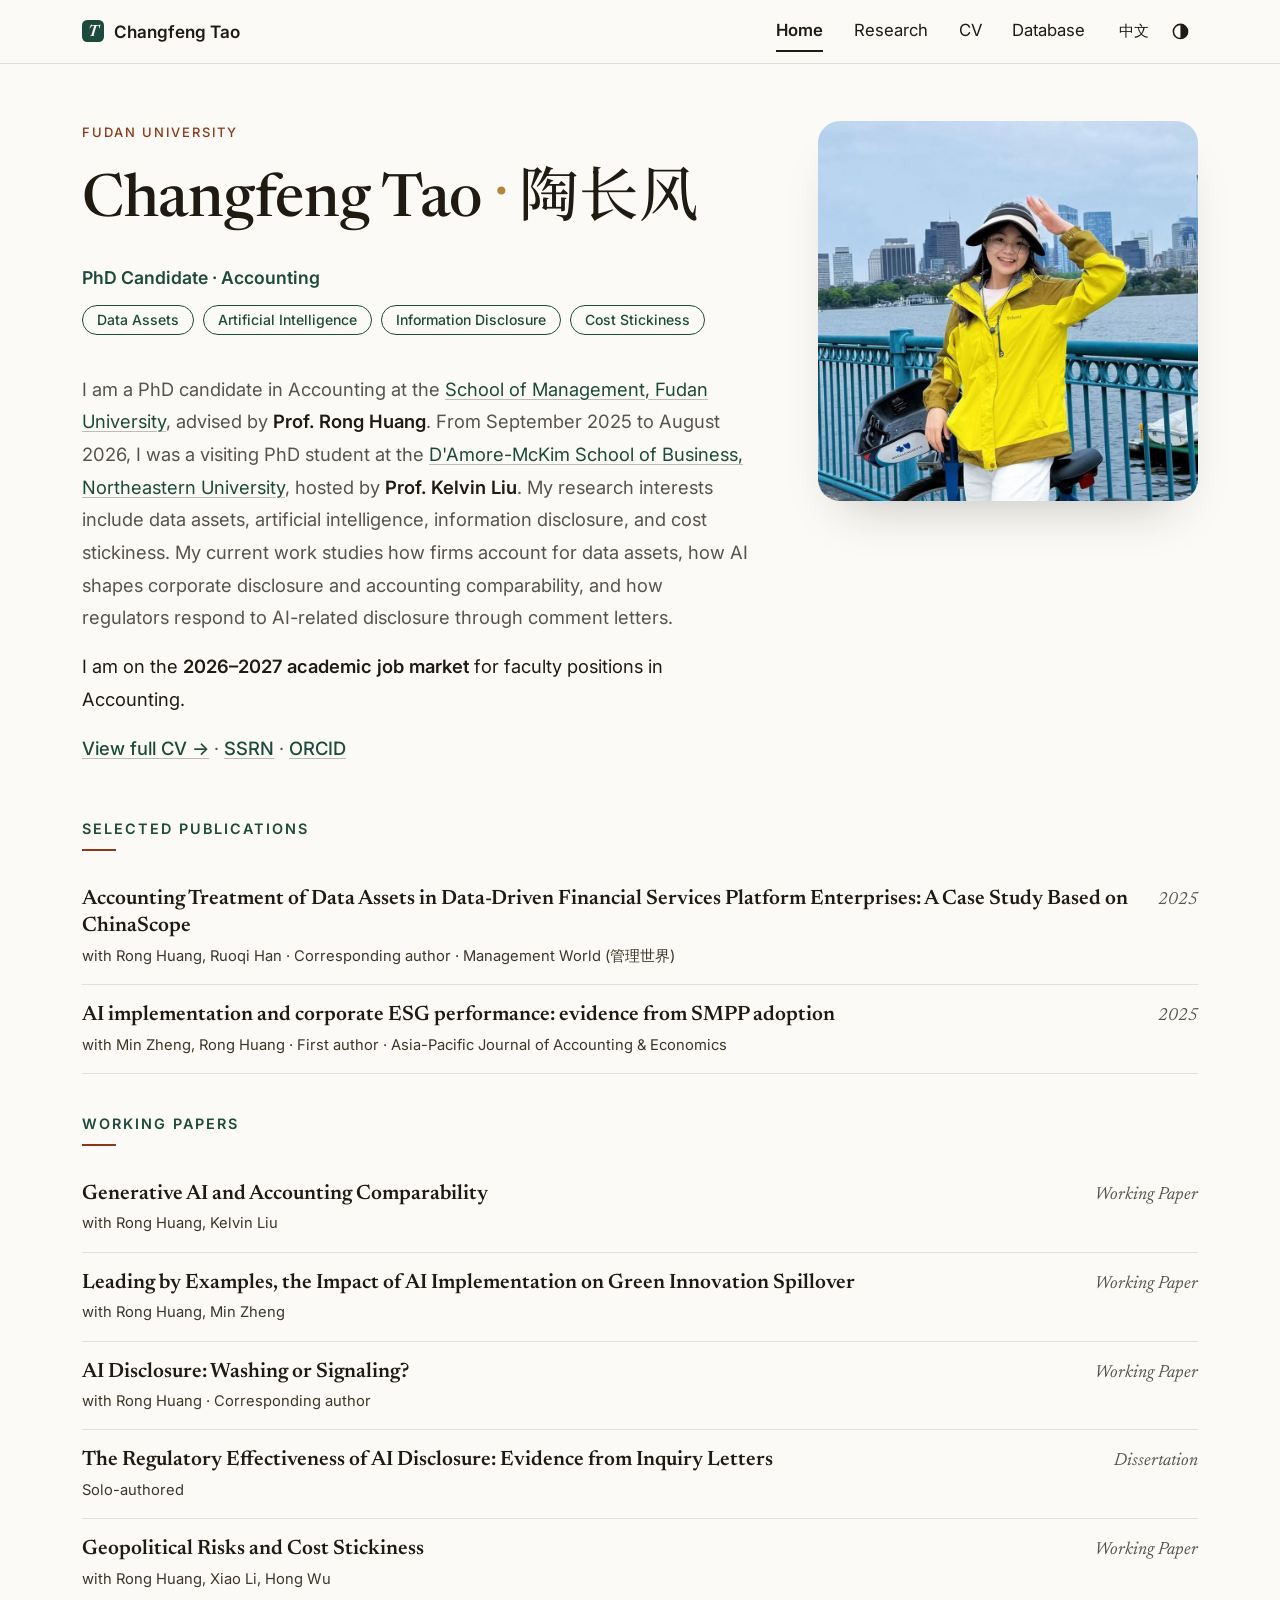
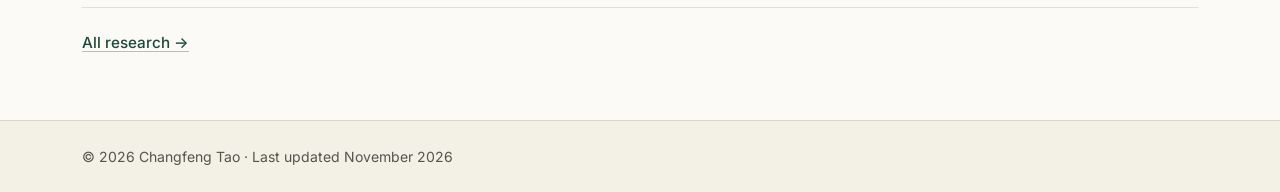
==== index.html @ f428423a "Update research interests, working papers and profile links" ====
<!doctype html>
<html lang="en">
<head>
<meta charset="utf-8">
<meta name="viewport" content="width=device-width, initial-scale=1, viewport-fit=cover">
<title>Changfeng Tao · 陶长风</title>
<meta name="description" content="Changfeng Tao (陶长风) is a PhD candidate in Accounting at the School of Management, Fudan University, researching data assets, artificial intelligence, information disclosure, and cost stickiness.">
<link rel="icon" href="favicon.svg" type="image/svg+xml">
<link rel="preconnect" href="https://fonts.googleapis.com">
<link rel="preconnect" href="https://fonts.gstatic.com" crossorigin>
<link rel="stylesheet" href="assets/site.css">
<script src="assets/site.js"></script>
</head>
<body>

<header class="masthead">
  <div class="wrap masthead__inner">
    <a class="brand" href="index.html">
      <svg class="brand__mark" viewBox="0 0 64 64" width="22" height="22" aria-hidden="true"><rect width="64" height="64" rx="15"/><text x="32" y="47" text-anchor="middle">T</text></svg>
      <span class="en">Changfeng Tao</span><span class="zh">陶长风</span>
    </a>
    <nav class="nav" aria-label="Main">
      <a href="index.html" aria-current="page"><span class="en">Home</span><span class="zh">首页</span></a>
      <a href="research.html"><span class="en">Research</span><span class="zh">研究</span></a>
      <a href="cv.html"><span class="en">CV</span><span class="zh">简历</span></a>
      <a href="database.html"><span class="en">Database</span><span class="zh">数据库</span></a>
    </nav>
    <div class="tools">
      <button id="lang-toggle" class="tool" type="button" aria-label="Switch language / 切换语言"><span class="en">中文</span><span class="zh">EN</span></button>
      <button id="theme-toggle" class="tool" type="button" aria-label="Switch light or dark mode / 切换浅色或深色模式">
        <svg viewBox="0 0 24 24" aria-hidden="true"><circle cx="12" cy="12" r="9" fill="none" stroke="currentColor" stroke-width="2"/><path d="M12 3a9 9 0 0 1 0 18z" fill="currentColor"/></svg>
      </button>
    </div>
  </div>
</header>

<main class="wrap">

  <section class="hero">
    <div class="hero__copy">
      <p class="eyebrow"><span class="en">Fudan University</span><span class="zh">复旦大学</span></p>
      <h1 class="hero__name">
        <span class="first"><span class="en">Changfeng Tao</span><span class="zh cjk">陶长风</span></span>
        <span class="second"><span class="en cjk">陶长风</span><span class="zh">Changfeng Tao</span></span>
      </h1>
      <p class="hero__role"><span class="en">PhD Candidate · Accounting</span><span class="zh">博士生 · 会计学</span></p>
      <ul class="pills">
        <li><span class="en">Data Assets</span><span class="zh">数据资产</span></li>
        <li><span class="en">Artificial Intelligence</span><span class="zh">人工智能</span></li>
        <li><span class="en">Information Disclosure</span><span class="zh">信息披露</span></li>
        <li><span class="en">Cost Stickiness</span><span class="zh">成本粘性</span></li>
      </ul>
      <div class="hero__bio">
        <p class="en">I am a PhD candidate in Accounting at the <a href="https://www.fdsm.fudan.edu.cn/en/">School of Management, Fudan University</a>, advised by <strong>Prof. Rong Huang</strong>. From September 2025 to August 2026, I was a visiting PhD student at the <a href="https://damore-mckim.northeastern.edu/">D'Amore-McKim School of Business, Northeastern University</a>, hosted by <strong>Prof. Kelvin Liu</strong>. My research interests include data assets, artificial intelligence, information disclosure, and cost stickiness. My current work studies how firms account for data assets, how AI shapes corporate disclosure and accounting comparability, and how regulators respond to AI-related disclosure through comment letters.</p>
        <p class="zh">我是<a href="https://www.fdsm.fudan.edu.cn/">复旦大学管理学院</a>会计学硕博连读博士生，导师为<strong>黄蓉教授</strong>。2025 年 9 月至 2026 年 8 月，我在<a href="https://damore-mckim.northeastern.edu/">美国东北大学达摩尔·麦金商学院</a>联合培养，导师为 <strong>Kelvin Liu 教授</strong>。我的研究兴趣包括数据资产、人工智能、信息披露与成本粘性，目前关注企业如何对数据资产进行会计处理，人工智能如何影响企业披露与会计信息可比性，以及监管机构如何通过交易所问询函回应人工智能信息披露。</p>
        <p class="job-market en">I am on the <strong>2026–2027 academic job market</strong> for faculty positions in Accounting.</p>
        <p class="job-market zh">我正在参加 <strong>2026–2027 年度的高校教职求职</strong>（会计学方向）。</p>
        <p class="hero__cv"><a href="cv.html"><span class="en">View full CV →</span><span class="zh">查看完整简历 →</span></a> · <a href="https://papers.ssrn.com/sol3/cf_dev/AbsByAuth.cfm?per_id=11059029">SSRN</a> · <a href="https://orcid.org/0000-0003-4159-3730">ORCID</a></p>
      </div>
    </div>
    <div class="hero__photo">
      <img src="images/portrait.jpg" width="900" height="900" alt="Changfeng Tao by the Charles River, with the Boston skyline in the background">
    </div>
  </section>

  <section class="home-section">
    <h2 class="section-head"><span class="en">Selected Publications</span><span class="zh">代表性发表</span></h2>

    <div class="entry">
      <div class="entry__main">
        <p class="entry__title"><a href="research.html#chinascope"><span class="en">Accounting Treatment of Data Assets in Data-Driven Financial Services Platform Enterprises: A Case Study Based on ChinaScope</span><span class="zh">金融服务型数据平台企业数据资产会计处理——基于数库科技的案例分析</span></a></p>
        <p class="entry__meta"><span class="en">with Rong Huang, Ruoqi Han · Corresponding author · Management World (管理世界)</span><span class="zh">黄蓉，陶长风（通讯作者），韩若琦 · 《管理世界》</span></p>
      </div>
      <p class="entry__date">2025</p>
    </div>

    <div class="entry">
      <div class="entry__main">
        <p class="entry__title"><a href="research.html#smpp">AI implementation and corporate ESG performance: evidence from SMPP adoption</a></p>
        <p class="entry__meta"><span class="en">with Min Zheng, Rong Huang · First author · Asia-Pacific Journal of Accounting &amp; Economics</span><span class="zh">Changfeng Tao, Min Zheng, Rong Huang · 第一作者 · Asia-Pacific Journal of Accounting &amp; Economics</span></p>
      </div>
      <p class="entry__date">2025</p>
    </div>
  </section>

  <section class="home-section">
    <h2 class="section-head"><span class="en">Working Papers</span><span class="zh">工作论文</span></h2>

    <div class="entry">
      <div class="entry__main">
        <p class="entry__title"><a href="research.html#genai-comparability">Generative AI and Accounting Comparability</a></p>
        <p class="entry__meta"><span class="en">with Rong Huang, Kelvin Liu</span><span class="zh">Rong Huang, Kelvin Liu, Changfeng Tao</span></p>
      </div>
      <p class="entry__date"><span class="en">Working Paper</span><span class="zh">工作论文</span></p>
    </div>

    <div class="entry">
      <div class="entry__main">
        <p class="entry__title"><a href="research.html#green-innovation">Leading by Examples, the Impact of AI Implementation on Green Innovation Spillover</a></p>
        <p class="entry__meta"><span class="en">with Rong Huang, Min Zheng</span><span class="zh">Rong Huang, Changfeng Tao, Min Zheng</span></p>
      </div>
      <p class="entry__date"><span class="en">Working Paper</span><span class="zh">工作论文</span></p>
    </div>

    <div class="entry">
      <div class="entry__main">
        <p class="entry__title"><a href="research.html#ai-disclosure"><span class="en">AI Disclosure: Washing or Signaling?</span><span class="zh">人工智能披露：漂洗还是信号？</span></a></p>
        <p class="entry__meta"><span class="en">with Rong Huang · Corresponding author</span><span class="zh">黄蓉，陶长风（通讯作者）</span></p>
      </div>
      <p class="entry__date"><span class="en">Working Paper</span><span class="zh">工作论文</span></p>
    </div>

    <div class="entry">
      <div class="entry__main">
        <p class="entry__title"><a href="research.html#dissertation"><span class="en">The Regulatory Effectiveness of AI Disclosure: Evidence from Inquiry Letters</span><span class="zh">人工智能信息披露的监管有效性研究——基于问询函的证据</span></a></p>
        <p class="entry__meta"><span class="en">Solo-authored</span><span class="zh">陶长风</span></p>
      </div>
      <p class="entry__date"><span class="en">Dissertation</span><span class="zh">博士论文</span></p>
    </div>

    <div class="entry">
      <div class="entry__main">
        <p class="entry__title"><a href="research.html#cost-stickiness">Geopolitical Risks and Cost Stickiness</a></p>
        <p class="entry__meta"><span class="en">with Rong Huang, Xiao Li, Hong Wu</span><span class="zh">Rong Huang, Xiao Li, Changfeng Tao, Hong Wu</span></p>
      </div>
      <p class="entry__date"><span class="en">Working Paper</span><span class="zh">工作论文</span></p>
    </div>

    <p class="more"><a href="research.html"><span class="en">All research →</span><span class="zh">查看全部研究 →</span></a></p>
  </section>

</main>

<footer class="footer">
  <div class="wrap footer__inner">
    <p><span class="en">© 2026 Changfeng Tao · Last updated November 2026</span><span class="zh">© 2026 陶长风 · 最后更新于 2026 年 11 月</span></p>
  </div>
</footer>

</body>
</html>
---- assets/site.css ----
/*
  Layout: two page types, following the reference site.
  The landing page pairs a long copy column with a large photo.
  Inner pages use a sticky profile sidebar beside a reading column.

  To change the main colour, edit --ledger in all three colour blocks below.
*/
:root {
  --paper: #FBFAF6;
  --paper-soft: #F3F0E6;
  --ink: #1F1A12;
  --ink-mid: #3D372A;
  --ink-soft: #57534E;
  --ledger: #1D4A3C;
  --red-ink: #8C3818;
  --brass: #B5853A;
  --rule: rgba(31, 26, 18, .12);
  --rule-strong: rgba(31, 26, 18, .28);
  --mast: rgba(251, 250, 246, .88);
  --photo-shadow: rgba(31, 26, 18, .28);

  --serif: "Newsreader", "Noto Serif SC", Georgia, "Songti SC", "STSong", "SimSun", serif;
  --serif-cjk: "Noto Serif SC", "Songti SC", "STSong", "SimSun", "Newsreader", Georgia, serif;
  --sans: "Inter", "PingFang SC", "Hiragino Sans GB", "Microsoft YaHei", "Noto Sans SC", -apple-system, "Segoe UI", Roboto, Arial, sans-serif;

  --page: 1180px;
  --gutter: clamp(16px, 3.5vw, 32px);
}

@media (prefers-color-scheme: dark) {
  :root:not([data-theme="light"]) {
    --paper: #171A18;
    --paper-soft: #212522;
    --ink: #F6F4EC;
    --ink-mid: #D3CFC2;
    --ink-soft: #B4B0A4;
    --ledger: #8CC7AD;
    --red-ink: #DD8A68;
    --brass: #D4A258;
    --rule: rgba(251, 250, 246, .14);
    --rule-strong: rgba(251, 250, 246, .3);
    --mast: rgba(23, 26, 24, .88);
    --photo-shadow: rgba(0, 0, 0, .6);
    color-scheme: dark;
  }
}

:root[data-theme="dark"] {
  --paper: #171A18;
  --paper-soft: #212522;
  --ink: #F6F4EC;
  --ink-mid: #D3CFC2;
  --ink-soft: #B4B0A4;
  --ledger: #8CC7AD;
  --red-ink: #DD8A68;
  --brass: #D4A258;
  --rule: rgba(251, 250, 246, .14);
  --rule-strong: rgba(251, 250, 246, .3);
  --mast: rgba(23, 26, 24, .88);
  --photo-shadow: rgba(0, 0, 0, .6);
  color-scheme: dark;
}

/* Language switch: every string exists twice, one .en and one .zh */
html[data-lang="zh"] .en { display: none !important; }
html:not([data-lang="zh"]) .zh { display: none !important; }

*, *::before, *::after { box-sizing: border-box; }

html {
  font-size: 17px;
  -webkit-text-size-adjust: 100%;
  scroll-padding-top: 5.5rem;
}
@media (min-width: 1100px) { html { font-size: 18px; } }

body {
  margin: 0;
  background: var(--paper);
  color: var(--ink);
  font-family: var(--sans);
  line-height: 1.7;
  overflow-wrap: break-word;
}
body::before {
  content: "";
  position: fixed;
  inset: 0 0 auto;
  height: env(safe-area-inset-top, 0px);
  z-index: 30;
  background: var(--paper);
}

img { display: block; max-width: 100%; height: auto; }

a {
  color: var(--ledger);
  text-decoration: underline;
  text-decoration-thickness: 1px;
  text-underline-offset: 3px;
  text-decoration-color: var(--rule-strong);
  transition: color .15s ease, text-decoration-color .15s ease;
}
a:hover { color: var(--red-ink); text-decoration-color: currentColor; }

:focus-visible {
  outline: 2px solid var(--red-ink);
  outline-offset: 2px;
  border-radius: 3px;
}

h1, h2, h3 { text-wrap: balance; }

.wrap {
  max-width: var(--page);
  margin-inline: auto;
  padding-left: max(var(--gutter), env(safe-area-inset-left, 0px));
  padding-right: max(var(--gutter), env(safe-area-inset-right, 0px));
}

/* Masthead */
.masthead {
  position: sticky;
  top: env(safe-area-inset-top, 0px);
  z-index: 20;
  background: var(--mast);
  -webkit-backdrop-filter: blur(10px);
  backdrop-filter: blur(10px);
  border-bottom: 1px solid var(--rule);
}
.masthead__inner {
  display: flex;
  flex-wrap: wrap;
  align-items: center;
  gap: .3rem 1.5rem;
  padding-block: .62rem;
}
.brand {
  display: inline-flex;
  align-items: center;
  gap: .55rem;
  margin-right: auto;
  color: var(--ink);
  font-weight: 600;
  font-size: .95rem;
  text-decoration: none;
}
.brand:hover { color: var(--ink); }
.brand__mark { flex: none; display: block; }
.brand__mark rect { fill: var(--ledger); }
.brand__mark text {
  fill: var(--paper);
  font-family: var(--serif);
  font-style: italic;
  font-size: 46px;
}
.nav {
  display: flex;
  align-items: center;
  gap: clamp(.9rem, 2.4vw, 1.7rem);
}
.nav a {
  padding-block: .28rem;
  color: var(--ink);
  font-size: .93rem;
  text-decoration: none;
  border-bottom: 2px solid transparent;
}
.nav a:hover { color: var(--red-ink); }
.nav a[aria-current="page"] {
  font-weight: 600;
  border-bottom-color: var(--ink);
}
.tools { display: flex; align-items: center; gap: .3rem; }
.tool {
  display: inline-flex;
  align-items: center;
  justify-content: center;
  min-width: 2rem;
  min-height: 2rem;
  padding: 0 .4rem;
  border: 0;
  border-radius: 8px;
  background: transparent;
  color: var(--ink);
  font: inherit;
  font-size: .82rem;
  font-weight: 500;
  cursor: pointer;
}
.tool:hover { background: var(--paper-soft); color: var(--red-ink); }
.tool svg { width: 1.05rem; height: 1.05rem; display: block; }

/* Landing hero */
.hero {
  display: grid;
  grid-template-columns: minmax(0, 1fr) clamp(240px, 30vw, 380px);
  gap: clamp(2.5rem, 5vw, 4rem);
  align-items: start;
  padding-block: clamp(2rem, 5vw, 3.2rem) 1.2rem;
}
.hero__copy { min-width: 0; }
.eyebrow {
  margin: 0 0 .85rem;
  color: var(--red-ink);
  font-size: .72rem;
  font-weight: 500;
  letter-spacing: .14em;
  text-transform: uppercase;
}
/* The dot belongs to the second name and sits left of it. If the second name wraps
   to a new line (narrow window, or wider fallback fonts), overflow clips the dot. */
.hero__name {
  display: flex;
  flex-wrap: wrap;
  align-items: baseline;
  column-gap: .62em;
  margin: 0;
  padding-bottom: .12em;
  overflow: hidden;
  font-family: var(--serif);
  font-size: clamp(2.45rem, 4.9vw, 3.3rem);
  font-weight: 500;
  line-height: 1.08;
  letter-spacing: -.005em;
}
.hero__name .second { position: relative; }
.hero__name .second::before {
  content: "·";
  position: absolute;
  left: -.42em;
  color: var(--brass);
  font-weight: 400;
}
.hero__name .cjk {
  font-family: var(--serif-cjk);
  letter-spacing: .02em;
}
.hero__role {
  margin: 1.2rem 0 .7rem;
  color: var(--ledger);
  font-size: .98rem;
  font-weight: 600;
}
.pills {
  display: flex;
  flex-wrap: wrap;
  gap: .5rem;
  margin: 0;
  padding: 0;
  list-style: none;
}
.pills li {
  padding: .22rem .78rem;
  border: 1px solid var(--ledger);
  border-radius: 999px;
  color: var(--ledger);
  font-size: .78rem;
  font-weight: 500;
  line-height: 1.4;
}
.hero__bio { max-width: 38rem; margin-top: 2.1rem; }
.hero__bio p {
  margin: 0 0 .9rem;
  color: var(--ink-soft);
  font-size: 1.02rem;
  line-height: 1.78;
}
.hero__bio p:last-child { margin-bottom: 0; }
.hero__bio .job-market { color: var(--ink); }
.hero__bio strong { color: var(--ink); font-weight: 600; }
.hero__cv a { font-weight: 500; }
.hero__photo { position: sticky; top: 5.5rem; }
.hero__photo img {
  width: 100%;
  aspect-ratio: 1;
  object-fit: cover;
  border-radius: 22px;
  box-shadow: 0 26px 50px -26px var(--photo-shadow);
}

/* Section headings */
.section-head {
  margin: 0 0 1rem;
  color: var(--ledger);
  font-size: .8rem;
  font-weight: 600;
  line-height: 1.3;
  letter-spacing: .14em;
  text-transform: uppercase;
}
.section-head::after {
  content: "";
  display: block;
  width: 34px;
  height: 2px;
  margin-top: .55rem;
  background: var(--red-ink);
}

/* Landing-page lists */
.home-section { padding-block: 1.9rem .4rem; }
.home-section:last-child { padding-bottom: 3.6rem; }
.entry {
  display: flex;
  align-items: baseline;
  justify-content: space-between;
  gap: 1.5rem;
  padding-block: .95rem;
  border-bottom: 1px solid var(--rule);
}
.entry__main { min-width: 0; }
.entry__title {
  margin: 0;
  font-family: var(--serif);
  font-size: 1.16rem;
  font-weight: 600;
  line-height: 1.32;
}
.entry__title a {
  color: var(--ink);
  text-decoration: none;
  border-bottom: 1px solid transparent;
}
.entry__title a:hover { color: var(--ledger); border-bottom-color: var(--ledger); }
.entry__meta {
  margin: .22rem 0 0;
  color: var(--ink-mid);
  font-size: .82rem;
  line-height: 1.5;
}
.entry__date {
  flex: none;
  margin: 0;
  color: var(--ink-soft);
  font-family: var(--serif);
  font-size: .98rem;
  font-style: italic;
  font-variant-numeric: tabular-nums;
}
.more { margin: 1.2rem 0 0; font-size: .85rem; font-weight: 500; }

/* Inner pages */
.layout {
  display: grid;
  grid-template-columns: 12.5rem minmax(0, 1fr);
  gap: clamp(2rem, 4.5vw, 3.6rem);
  padding-block: 2.4rem 4rem;
}
.sidebar {
  position: sticky;
  top: 5.4rem;
  align-self: start;
  display: grid;
  gap: .85rem;
}
.sidebar__photo {
  width: min(100%, 9rem);
  aspect-ratio: 1;
  padding: 4px;
  border: 1px solid var(--rule-strong);
  border-radius: 50%;
  object-fit: cover;
}
.sidebar__name { margin: 0; font-size: 1.02rem; font-weight: 600; line-height: 1.35; }
.sidebar__role {
  margin: .2rem 0 0;
  color: var(--ledger);
  font-size: .82rem;
  font-weight: 600;
  line-height: 1.4;
}
.sidebar .pills { gap: .35rem; }
.sidebar .pills li { padding: .16rem .6rem; font-size: .73rem; }
.contact {
  display: grid;
  gap: .4rem;
  margin: .2rem 0 0;
  padding: 0;
  color: var(--ink-mid);
  font-size: .78rem;
  line-height: 1.45;
  list-style: none;
}
.contact li { display: flex; gap: .5rem; min-width: 0; }
.contact svg { flex: none; width: .95em; height: .95em; margin-top: .25em; fill: currentColor; }
.contact a { min-width: 0; color: inherit; overflow-wrap: anywhere; }
.contact a:hover { color: var(--red-ink); }

.content { min-width: 0; max-width: 47rem; }
.page-title {
  margin: 0 0 1.6rem;
  font-size: 1.7rem;
  font-weight: 600;
  line-height: 1.25;
  letter-spacing: -.01em;
}
.block { margin-top: 2.5rem; }
.page-title + .block { margin-top: 0; }

/* Research entries */
.paper {
  display: grid;
  gap: .42rem;
  padding-block: 1.35rem;
  border-bottom: 1px solid var(--rule);
}
.paper:first-of-type { padding-top: .35rem; }
.paper:last-child { border-bottom: 0; padding-bottom: 0; }
.paper > * { margin: 0; min-width: 0; }
.paper__title {
  font-family: var(--serif);
  font-size: 1.26rem;
  font-weight: 600;
  line-height: 1.3;
}
.paper__title a { color: var(--ink); text-decoration: none; border-bottom: 1px solid transparent; }
.paper__title a:hover { color: var(--ledger); border-bottom-color: var(--ledger); }
.paper__original {
  color: var(--ink-soft);
  font-family: var(--serif-cjk);
  font-size: .9rem;
  line-height: 1.5;
}
.paper__authors { color: var(--ink-mid); font-size: .88rem; line-height: 1.5; }
.paper__status {
  display: flex;
  flex-wrap: wrap;
  align-items: center;
  gap: .35rem .7rem;
  margin-block: .12rem .2rem;
}
.badge {
  padding: .1rem .62rem;
  border: 1px solid var(--ledger);
  border-radius: 999px;
  color: var(--ledger);
  font-size: .74rem;
  font-weight: 500;
  line-height: 1.45;
}
.badge--plain { border-color: var(--rule-strong); color: var(--ink-mid); }
.badge--wip { border-color: var(--red-ink); color: var(--red-ink); }
.paper__year {
  color: var(--ink-soft);
  font-family: var(--serif);
  font-size: .95rem;
  font-style: italic;
}
.paper__summary { color: var(--ink-mid); font-size: .93rem; line-height: 1.68; }
.paper__cite { color: var(--ink-soft); font-size: .78rem; line-height: 1.6; }
.paper__links { font-size: .82rem; font-weight: 500; }

/* CV */
.cv-list {
  display: grid;
  gap: .78rem;
  margin: 0;
  padding: 0;
  list-style: none;
  font-size: .93rem;
  line-height: 1.58;
}
.cv-item {
  display: flex;
  flex-wrap: wrap;
  align-items: baseline;
  justify-content: space-between;
  gap: .05rem 1.5rem;
}
.cv-item__main { flex: 1 1 18rem; min-width: 0; }
.cv-item__main small { display: block; color: var(--ink-soft); font-size: .86rem; }
.cv-item__date {
  flex: none;
  color: var(--ink-soft);
  font-family: var(--serif);
  font-style: italic;
  font-variant-numeric: tabular-nums;
}
.cv-text { margin: 0; font-size: .93rem; line-height: 1.6; }
.cv-num { margin: 0; padding-left: 1.3rem; display: grid; gap: .7rem; font-size: .9rem; line-height: 1.58; }
.cv-num strong { font-weight: 600; }

/* Database */
.lede { margin: 0 0 2rem; color: var(--ink-soft); font-size: 1rem; line-height: 1.75; }
.data-card {
  display: grid;
  gap: 1rem;
  padding: clamp(1.1rem, 3vw, 1.7rem);
  border: 1px solid var(--rule-strong);
  border-radius: 14px;
  background: var(--paper-soft);
}
.data-card__head {
  display: flex;
  flex-wrap: wrap;
  align-items: center;
  justify-content: space-between;
  gap: .5rem 1rem;
}
.data-card__title {
  margin: 0;
  font-family: var(--serif);
  font-size: 1.36rem;
  font-weight: 600;
  line-height: 1.3;
}
.data-card__desc { margin: 0; color: var(--ink-mid); font-size: .95rem; line-height: 1.68; }
.data-table {
  display: grid;
  grid-template-columns: minmax(7rem, 9.5rem) minmax(0, 1fr);
  gap: .6rem 1.2rem;
  margin: 0;
  padding-top: 1rem;
  border-top: 1px solid var(--rule);
  font-size: .9rem;
  line-height: 1.55;
}
.data-table dt { color: var(--ink-soft); }
.data-table dd { margin: 0; min-width: 0; }

/* Footer */
.footer {
  border-top: 1px solid var(--rule);
  background: var(--paper-soft);
  color: var(--ink-soft);
  font-size: .78rem;
}
.footer__inner { padding-block: 1.3rem; }
.footer p { margin: 0; }

/* Narrow screens */
@media (max-width: 860px) {
  .hero { grid-template-columns: minmax(0, 1fr); gap: 1.5rem; }
  .hero__photo { order: -1; position: static; max-width: 280px; }
  .hero__bio { margin-top: 1.6rem; }

  .layout { grid-template-columns: minmax(0, 1fr); gap: 1.7rem; padding-block: 1.4rem 3rem; }
  .sidebar {
    position: static;
    grid-template-columns: 5rem minmax(0, 1fr);
    align-items: center;
    column-gap: 1rem;
    padding-bottom: 1.2rem;
    border-bottom: 1px solid var(--rule);
  }
  .sidebar__photo { width: 5rem; }
  .sidebar .pills { display: none; }
  .contact {
    grid-column: 1 / -1;
    display: flex;
    flex-wrap: wrap;
    gap: .3rem 1.1rem;
    margin: 0;
  }
  .content { max-width: none; }
}

@media (max-width: 640px) {
  .nav { order: 3; width: 100%; justify-content: space-between; }
  .entry { flex-wrap: wrap; gap: .1rem 1rem; }
  .entry__main { flex: 1 1 100%; }
}

@media (max-width: 560px) {
  .hero__name .second { flex-basis: 100%; margin-top: .08em; font-size: .78em; }
  .data-table { grid-template-columns: minmax(0, 1fr); gap: 0; }
  .data-table dt { margin-top: .7rem; font-size: .82rem; }
  .data-table dt:first-child { margin-top: 0; }
}

@media (prefers-reduced-motion: reduce) {
  * { transition: none !important; scroll-behavior: auto !important; }
}
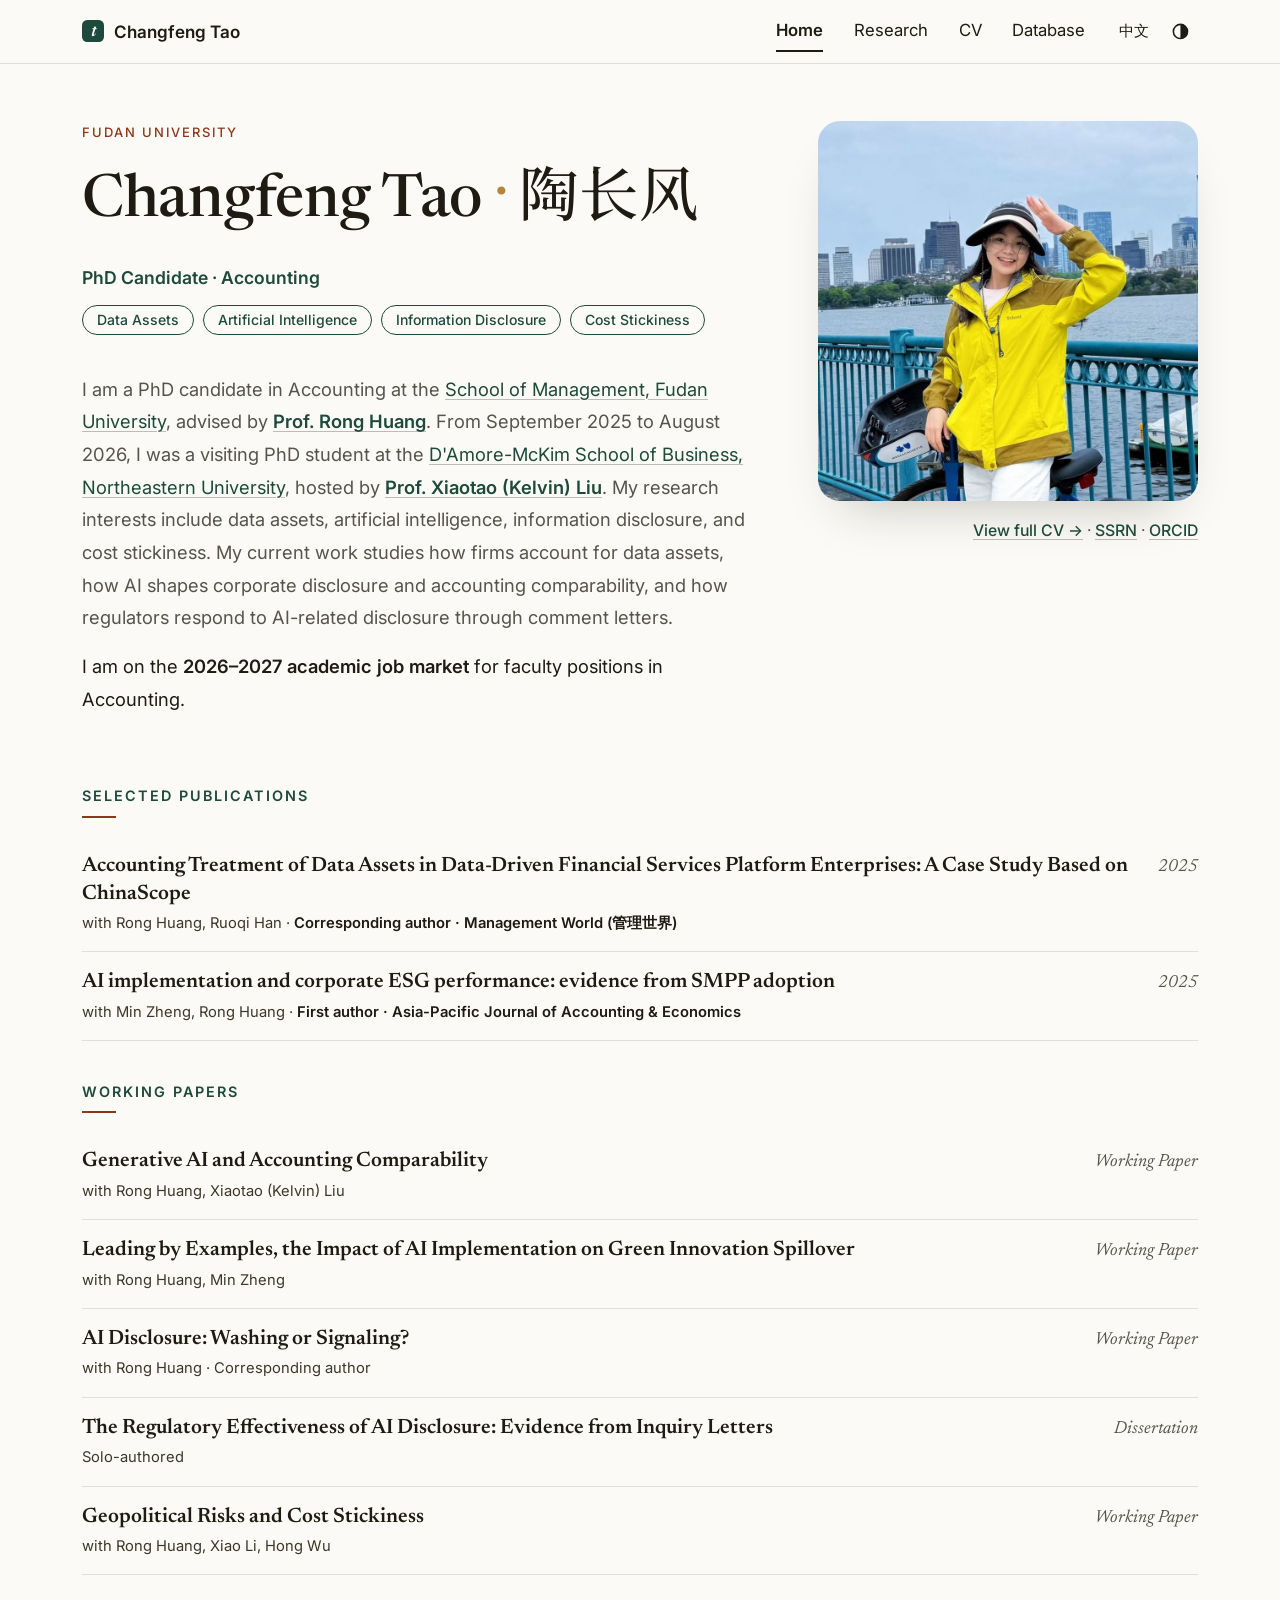
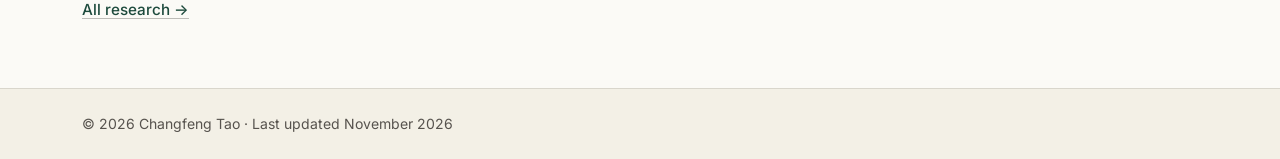
==== commit 6265a81e: "Restore icon, move profile links under photo, add advisor links" ====
--- a/index.html
+++ b/index.html
@@ -16,7 +16,7 @@
 <header class="masthead">
   <div class="wrap masthead__inner">
     <a class="brand" href="index.html">
-      <svg class="brand__mark" viewBox="0 0 64 64" width="22" height="22" aria-hidden="true"><rect width="64" height="64" rx="15"/><text x="32" y="47" text-anchor="middle">T</text></svg>
+      <svg class="brand__mark" viewBox="0 0 64 64" width="22" height="22" aria-hidden="true"><rect width="64" height="64" rx="15"/><text x="32" y="47" text-anchor="middle">t</text></svg>
       <span class="en">Changfeng Tao</span><span class="zh">陶长风</span>
     </a>
     <nav class="nav" aria-label="Main">
@@ -51,15 +51,15 @@
         <li><span class="en">Cost Stickiness</span><span class="zh">成本粘性</span></li>
       </ul>
       <div class="hero__bio">
-        <p class="en">I am a PhD candidate in Accounting at the <a href="https://www.fdsm.fudan.edu.cn/en/">School of Management, Fudan University</a>, advised by <strong>Prof. Rong Huang</strong>. From September 2025 to August 2026, I was a visiting PhD student at the <a href="https://damore-mckim.northeastern.edu/">D'Amore-McKim School of Business, Northeastern University</a>, hosted by <strong>Prof. Kelvin Liu</strong>. My research interests include data assets, artificial intelligence, information disclosure, and cost stickiness. My current work studies how firms account for data assets, how AI shapes corporate disclosure and accounting comparability, and how regulators respond to AI-related disclosure through comment letters.</p>
-        <p class="zh">我是<a href="https://www.fdsm.fudan.edu.cn/">复旦大学管理学院</a>会计学硕博连读博士生，导师为<strong>黄蓉教授</strong>。2025 年 9 月至 2026 年 8 月，我在<a href="https://damore-mckim.northeastern.edu/">美国东北大学达摩尔·麦金商学院</a>联合培养，导师为 <strong>Kelvin Liu 教授</strong>。我的研究兴趣包括数据资产、人工智能、信息披露与成本粘性，目前关注企业如何对数据资产进行会计处理，人工智能如何影响企业披露与会计信息可比性，以及监管机构如何通过交易所问询函回应人工智能信息披露。</p>
+        <p class="en">I am a PhD candidate in Accounting at the <a href="https://www.fdsm.fudan.edu.cn/en/">School of Management, Fudan University</a>, advised by <a href="https://www.fdsm.fudan.edu.cn/AboutUs/preview.html?uid=012123"><strong>Prof. Rong Huang</strong></a>. From September 2025 to August 2026, I was a visiting PhD student at the <a href="https://damore-mckim.northeastern.edu/">D'Amore-McKim School of Business, Northeastern University</a>, hosted by <a href="https://damore-mckim.northeastern.edu/people/xiaotao-kelvin-liu/"><strong>Prof. Xiaotao (Kelvin) Liu</strong></a>. My research interests include data assets, artificial intelligence, information disclosure, and cost stickiness. My current work studies how firms account for data assets, how AI shapes corporate disclosure and accounting comparability, and how regulators respond to AI-related disclosure through comment letters.</p>
+        <p class="zh">我是<a href="https://www.fdsm.fudan.edu.cn/">复旦大学管理学院</a>会计学硕博连读博士生，导师为<a href="https://www.fdsm.fudan.edu.cn/AboutUs/preview.html?uid=012123"><strong>黄蓉教授</strong></a>。2025 年 9 月至 2026 年 8 月，我在<a href="https://damore-mckim.northeastern.edu/">美国东北大学达摩尔·麦金商学院</a>联合培养，导师为 <a href="https://damore-mckim.northeastern.edu/people/xiaotao-kelvin-liu/"><strong>Xiaotao (Kelvin) Liu 教授</strong></a>。我的研究兴趣包括数据资产、人工智能、信息披露与成本粘性，目前关注企业如何对数据资产进行会计处理，人工智能如何影响企业披露与会计信息可比性，以及监管机构如何通过交易所问询函回应人工智能信息披露。</p>
         <p class="job-market en">I am on the <strong>2026–2027 academic job market</strong> for faculty positions in Accounting.</p>
         <p class="job-market zh">我正在参加 <strong>2026–2027 年度的高校教职求职</strong>（会计学方向）。</p>
-        <p class="hero__cv"><a href="cv.html"><span class="en">View full CV →</span><span class="zh">查看完整简历 →</span></a> · <a href="https://papers.ssrn.com/sol3/cf_dev/AbsByAuth.cfm?per_id=11059029">SSRN</a> · <a href="https://orcid.org/0000-0003-4159-3730">ORCID</a></p>
       </div>
     </div>
     <div class="hero__photo">
       <img src="images/portrait.jpg" width="900" height="900" alt="Changfeng Tao by the Charles River, with the Boston skyline in the background">
+      <p class="hero__links"><a href="cv.html"><span class="en">View full CV →</span><span class="zh">查看完整简历 →</span></a> · <a href="https://papers.ssrn.com/sol3/cf_dev/AbsByAuth.cfm?per_id=11059029">SSRN</a> · <a href="https://orcid.org/0000-0003-4159-3730">ORCID</a></p>
     </div>
   </section>
 
@@ -69,7 +69,7 @@
     <div class="entry">
       <div class="entry__main">
         <p class="entry__title"><a href="research.html#chinascope"><span class="en">Accounting Treatment of Data Assets in Data-Driven Financial Services Platform Enterprises: A Case Study Based on ChinaScope</span><span class="zh">金融服务型数据平台企业数据资产会计处理——基于数库科技的案例分析</span></a></p>
-        <p class="entry__meta"><span class="en">with Rong Huang, Ruoqi Han · Corresponding author · Management World (管理世界)</span><span class="zh">黄蓉，陶长风（通讯作者），韩若琦 · 《管理世界》</span></p>
+        <p class="entry__meta"><span class="en">with Rong Huang, Ruoqi Han · <strong>Corresponding author · Management World (管理世界)</strong></span><span class="zh">黄蓉，<strong>陶长风（通讯作者）</strong>，韩若琦 · <strong>《管理世界》</strong></span></p>
       </div>
       <p class="entry__date">2025</p>
     </div>
@@ -77,7 +77,7 @@
     <div class="entry">
       <div class="entry__main">
         <p class="entry__title"><a href="research.html#smpp">AI implementation and corporate ESG performance: evidence from SMPP adoption</a></p>
-        <p class="entry__meta"><span class="en">with Min Zheng, Rong Huang · First author · Asia-Pacific Journal of Accounting &amp; Economics</span><span class="zh">Changfeng Tao, Min Zheng, Rong Huang · 第一作者 · Asia-Pacific Journal of Accounting &amp; Economics</span></p>
+        <p class="entry__meta"><span class="en">with Min Zheng, Rong Huang · <strong>First author · Asia-Pacific Journal of Accounting &amp; Economics</strong></span><span class="zh">Changfeng Tao, Min Zheng, Rong Huang · <strong>第一作者 · Asia-Pacific Journal of Accounting &amp; Economics</strong></span></p>
       </div>
       <p class="entry__date">2025</p>
     </div>
@@ -89,7 +89,7 @@
     <div class="entry">
       <div class="entry__main">
         <p class="entry__title"><a href="research.html#genai-comparability">Generative AI and Accounting Comparability</a></p>
-        <p class="entry__meta"><span class="en">with Rong Huang, Kelvin Liu</span><span class="zh">Rong Huang, Kelvin Liu, Changfeng Tao</span></p>
+        <p class="entry__meta"><span class="en">with Rong Huang, Xiaotao (Kelvin) Liu</span><span class="zh">Rong Huang, Xiaotao (Kelvin) Liu, Changfeng Tao</span></p>
       </div>
       <p class="entry__date"><span class="en">Working Paper</span><span class="zh">工作论文</span></p>
     </div>
--- a/assets/site.css
+++ b/assets/site.css
@@ -269,7 +269,15 @@
 .hero__bio p:last-child { margin-bottom: 0; }
 .hero__bio .job-market { color: var(--ink); }
 .hero__bio strong { color: var(--ink); font-weight: 600; }
-.hero__cv a { font-weight: 500; }
+.hero__bio a strong { color: inherit; }
+.hero__links {
+  margin: 1rem 0 0;
+  color: var(--ink-soft);
+  font-size: .88rem;
+  line-height: 1.5;
+  text-align: right;
+}
+.hero__links a { font-weight: 500; }
 .hero__photo { position: sticky; top: 5.5rem; }
 .hero__photo img {
   width: 100%;
@@ -329,6 +337,7 @@
   font-size: .82rem;
   line-height: 1.5;
 }
+.entry__meta strong { color: var(--ink); font-weight: 600; }
 .entry__date {
   flex: none;
   margin: 0;
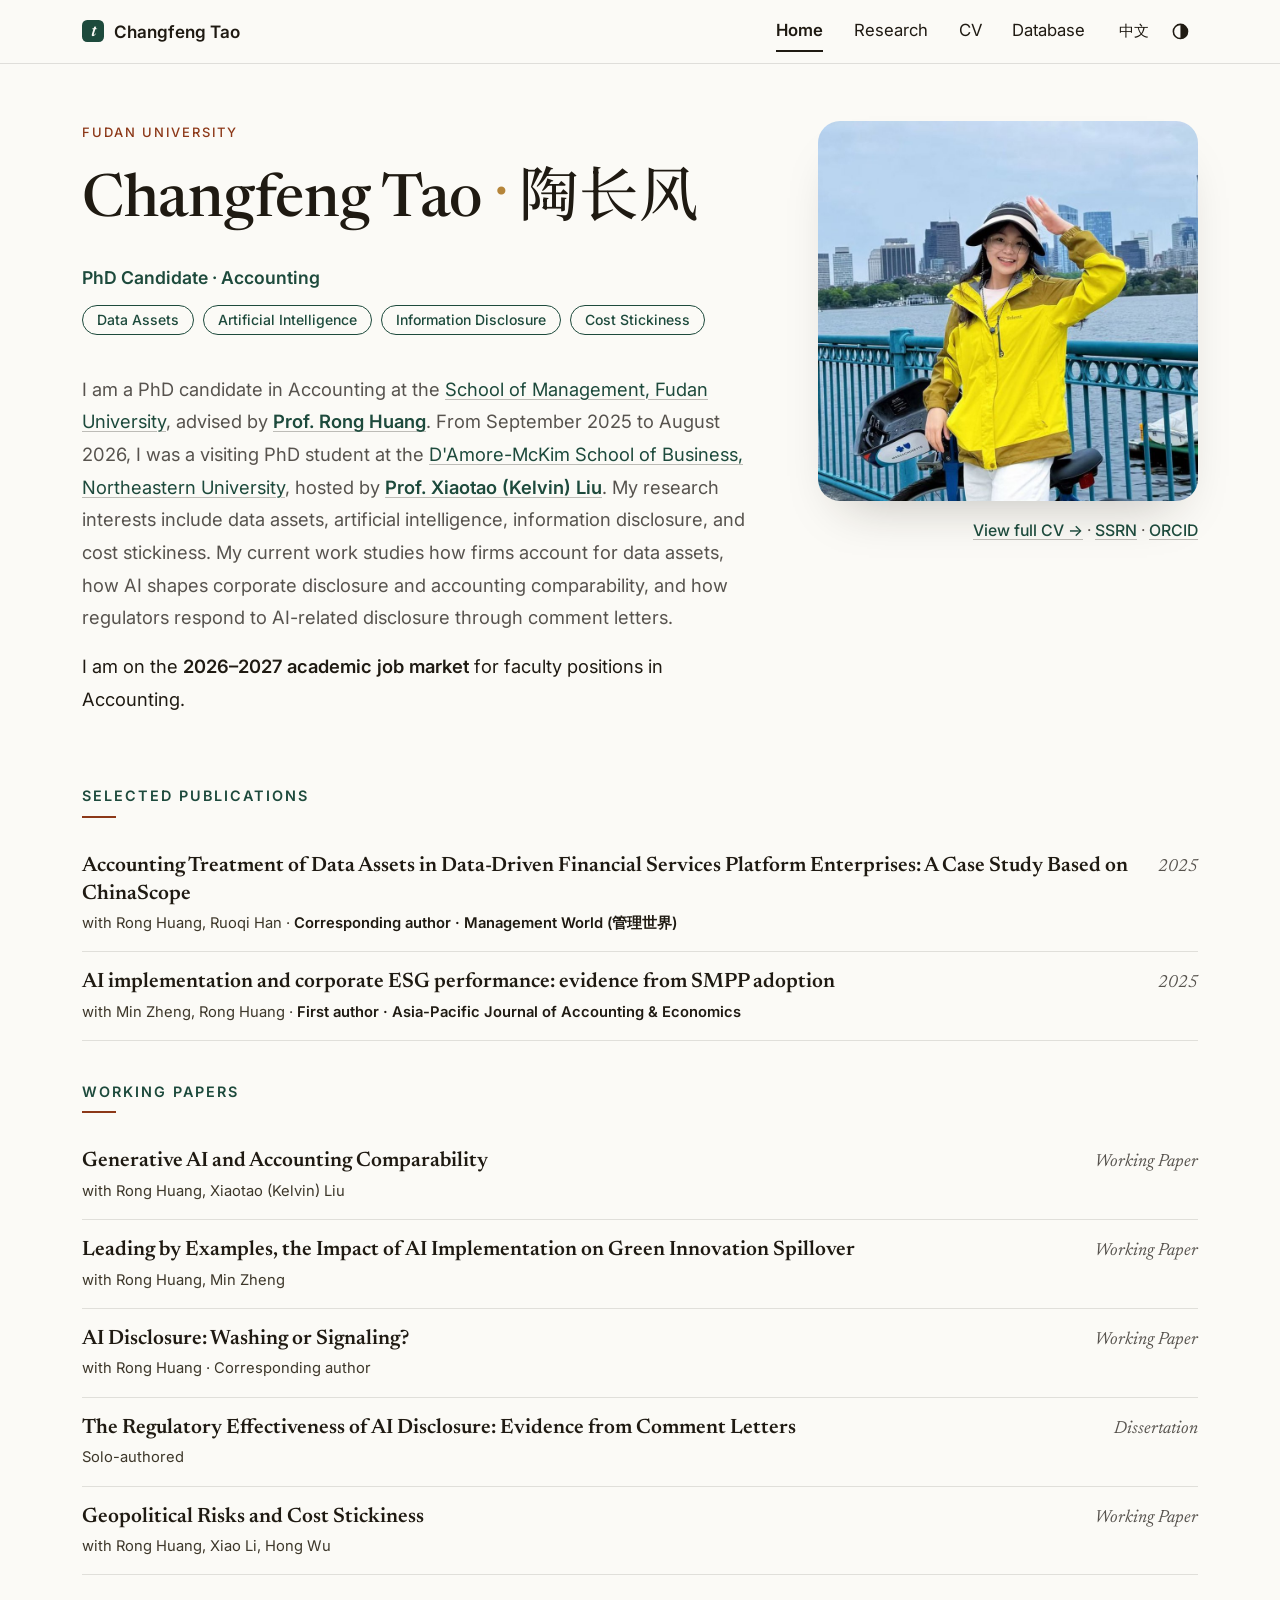
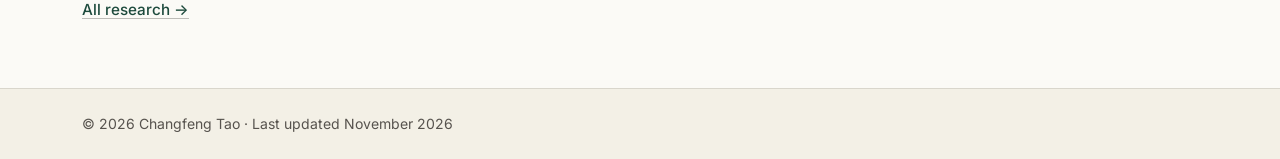
==== commit b1fe162d: "Use comment letter throughout the English pages" ====
--- a/index.html
+++ b/index.html
@@ -112,7 +112,7 @@
 
     <div class="entry">
       <div class="entry__main">
-        <p class="entry__title"><a href="research.html#dissertation"><span class="en">The Regulatory Effectiveness of AI Disclosure: Evidence from Inquiry Letters</span><span class="zh">人工智能信息披露的监管有效性研究——基于问询函的证据</span></a></p>
+        <p class="entry__title"><a href="research.html#dissertation"><span class="en">The Regulatory Effectiveness of AI Disclosure: Evidence from Comment Letters</span><span class="zh">人工智能信息披露的监管有效性研究——基于问询函的证据</span></a></p>
         <p class="entry__meta"><span class="en">Solo-authored</span><span class="zh">陶长风</span></p>
       </div>
       <p class="entry__date"><span class="en">Dissertation</span><span class="zh">博士论文</span></p>
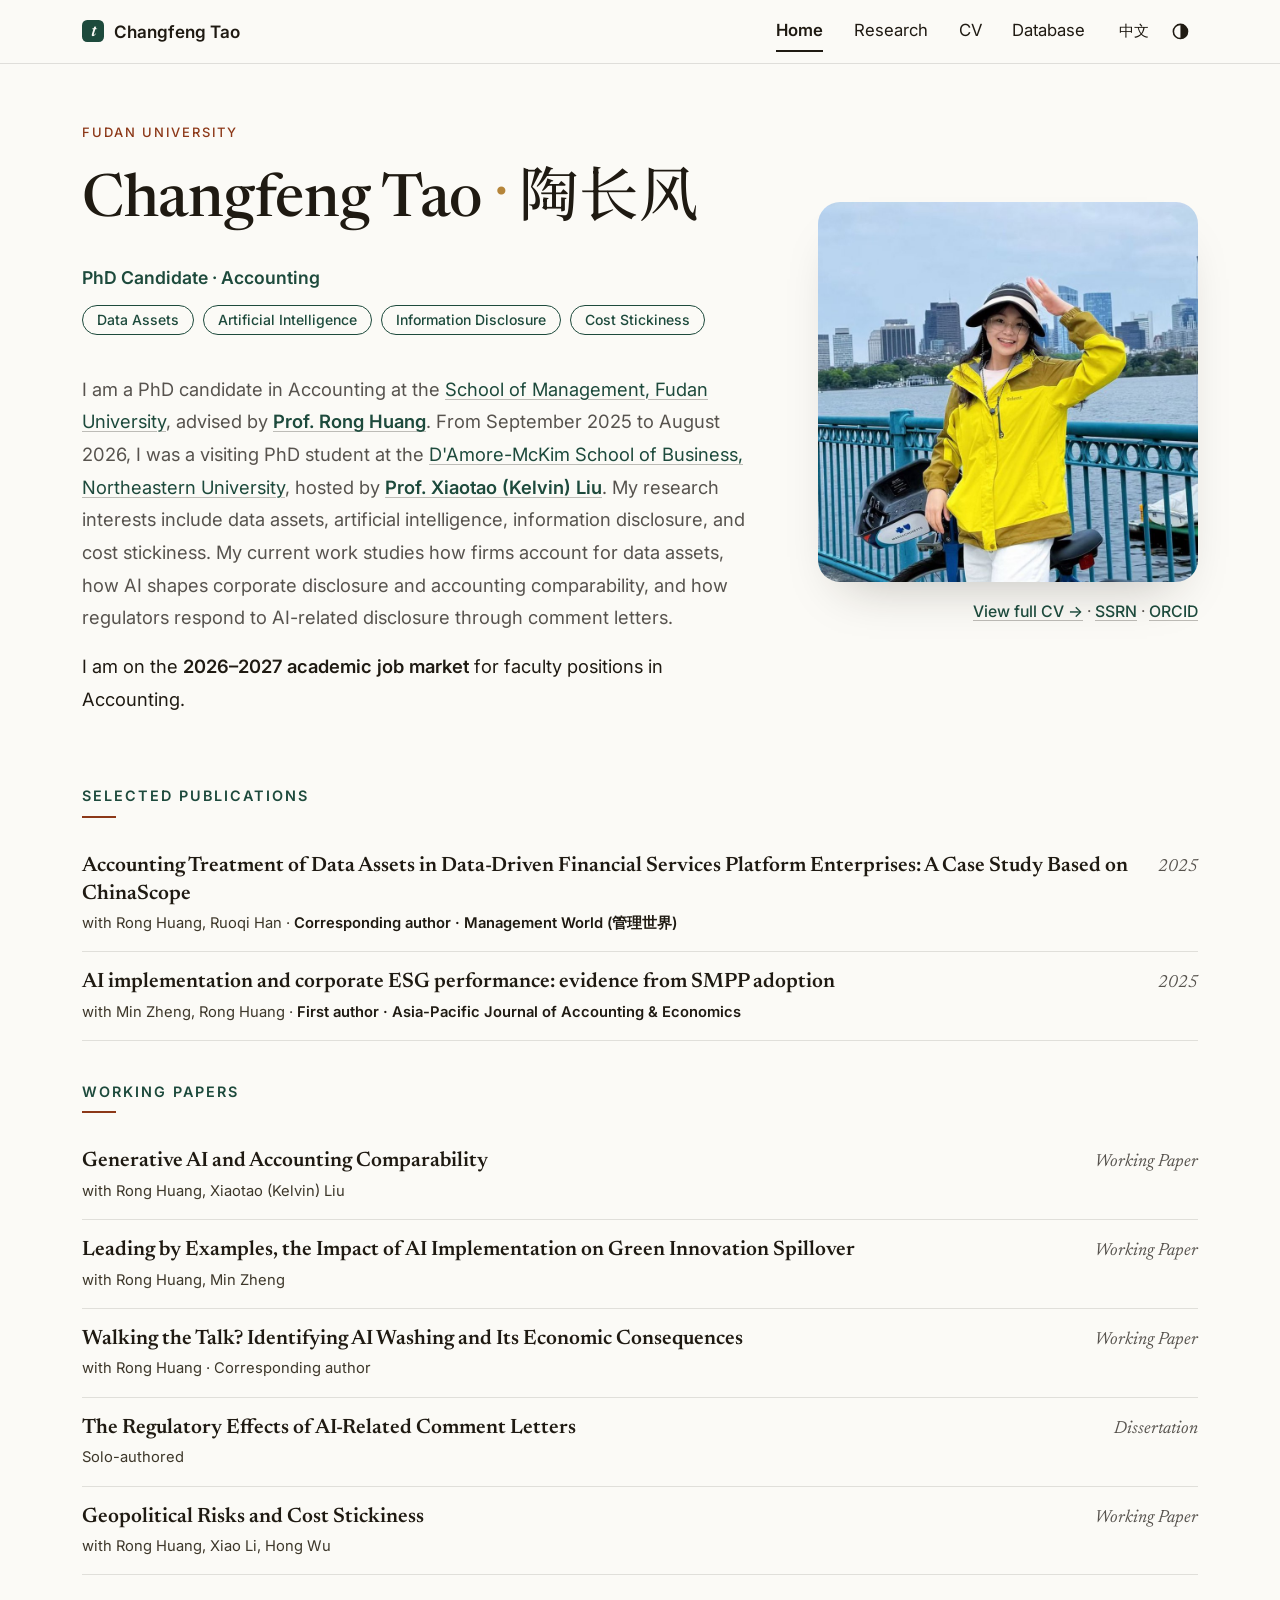
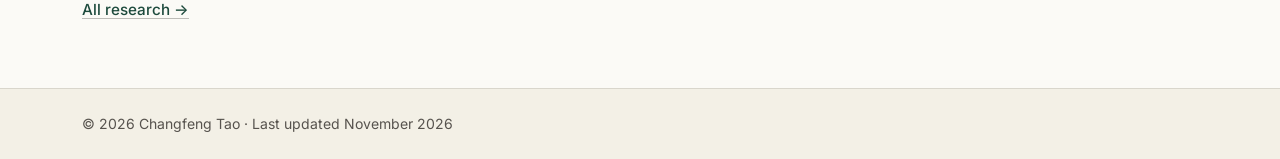
==== commit 971b38fa: "Update paper titles, comparability abstract and home photo position" ====
--- a/index.html
+++ b/index.html
@@ -104,7 +104,7 @@
 
     <div class="entry">
       <div class="entry__main">
-        <p class="entry__title"><a href="research.html#ai-disclosure"><span class="en">AI Disclosure: Washing or Signaling?</span><span class="zh">人工智能披露：漂洗还是信号？</span></a></p>
+        <p class="entry__title"><a href="research.html#ai-disclosure"><span class="en">Walking the Talk? Identifying AI Washing and Its Economic Consequences</span><span class="zh">听其言观其行：人工智能漂洗的识别与经济后果</span></a></p>
         <p class="entry__meta"><span class="en">with Rong Huang · Corresponding author</span><span class="zh">黄蓉，陶长风（通讯作者）</span></p>
       </div>
       <p class="entry__date"><span class="en">Working Paper</span><span class="zh">工作论文</span></p>
@@ -112,7 +112,7 @@
 
     <div class="entry">
       <div class="entry__main">
-        <p class="entry__title"><a href="research.html#dissertation"><span class="en">The Regulatory Effectiveness of AI Disclosure: Evidence from Comment Letters</span><span class="zh">人工智能信息披露的监管有效性研究——基于问询函的证据</span></a></p>
+        <p class="entry__title"><a href="research.html#dissertation"><span class="en">The Regulatory Effects of AI-Related Comment Letters</span><span class="zh">人工智能主题问询函的监管效应研究</span></a></p>
         <p class="entry__meta"><span class="en">Solo-authored</span><span class="zh">陶长风</span></p>
       </div>
       <p class="entry__date"><span class="en">Dissertation</span><span class="zh">博士论文</span></p>
--- a/assets/site.css
+++ b/assets/site.css
@@ -279,6 +279,10 @@
 }
 .hero__links a { font-weight: 500; }
 .hero__photo { position: sticky; top: 5.5rem; }
+/* The English bio runs longer than the Chinese one, so the photo sits lower to balance it. */
+@media (min-width: 861px) {
+  html:not([data-lang="zh"]) .hero__photo { margin-top: 4.5rem; }
+}
 .hero__photo img {
   width: 100%;
   aspect-ratio: 1;
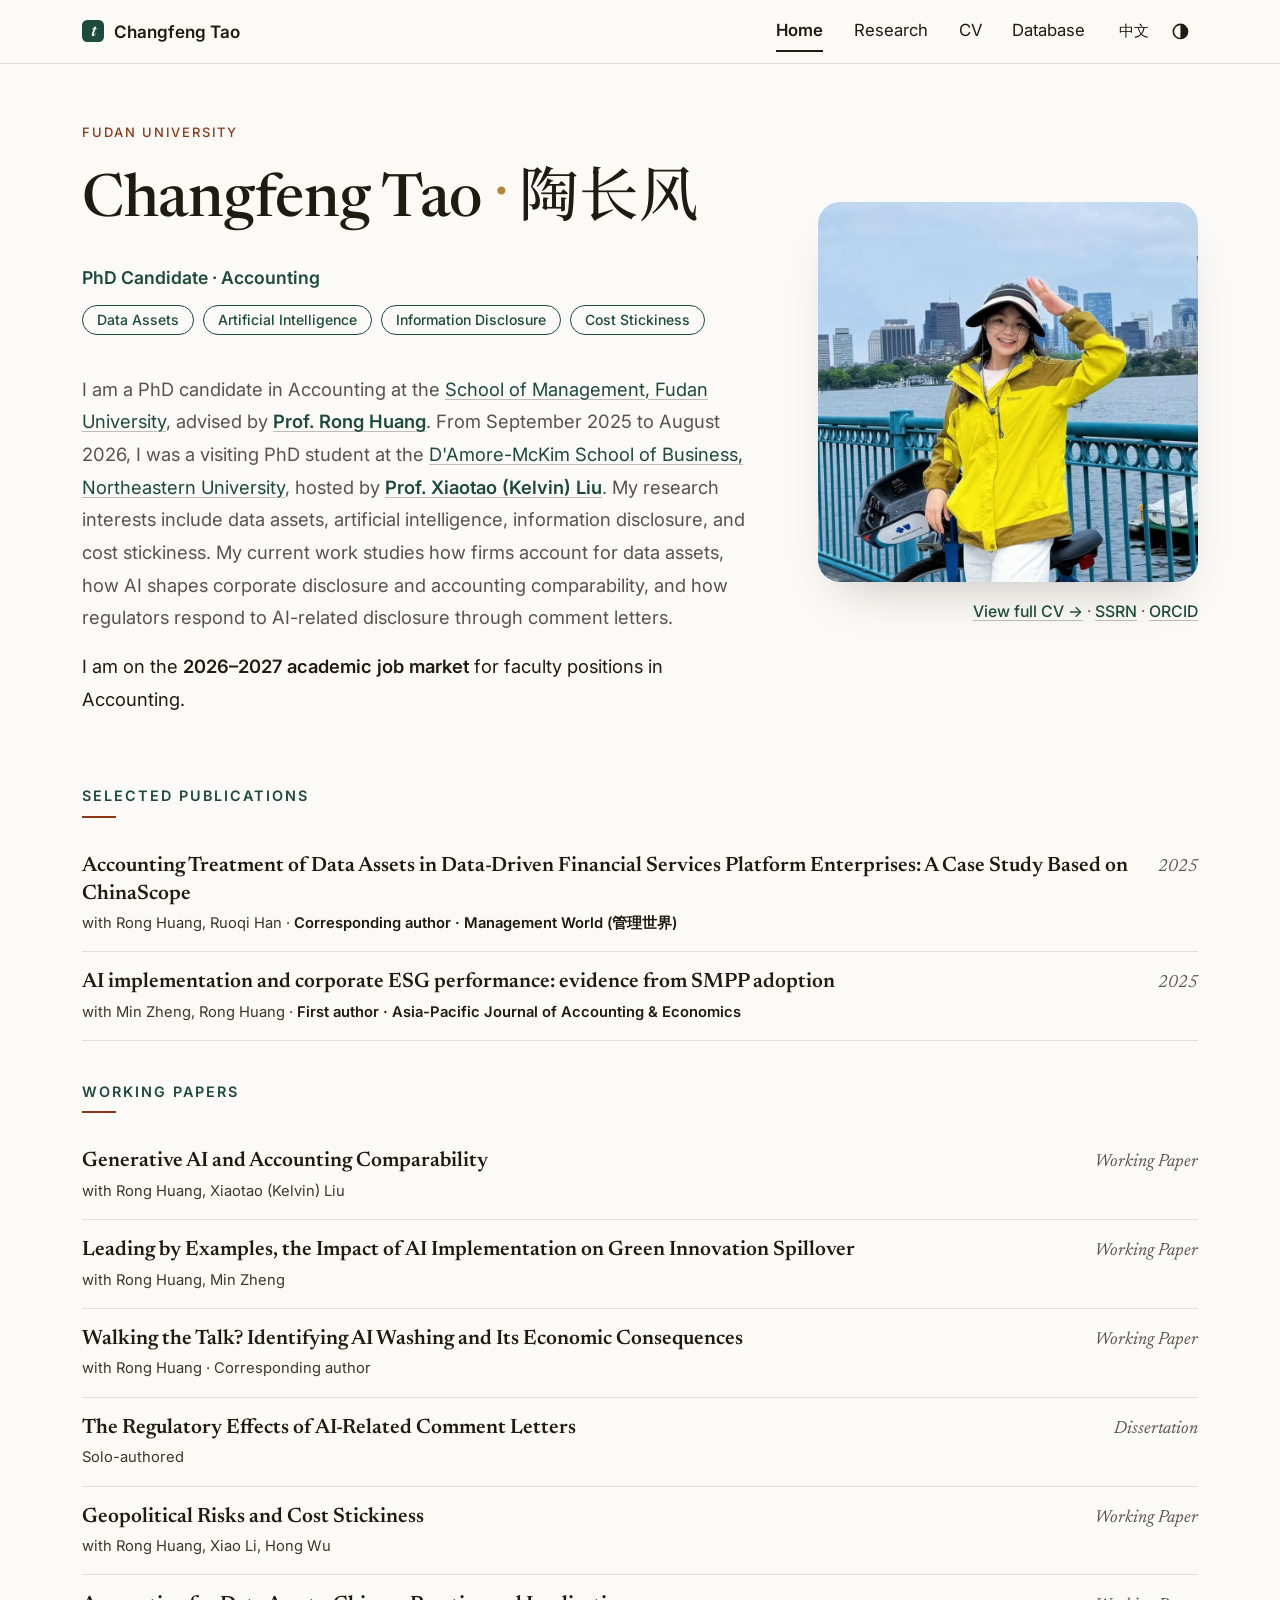
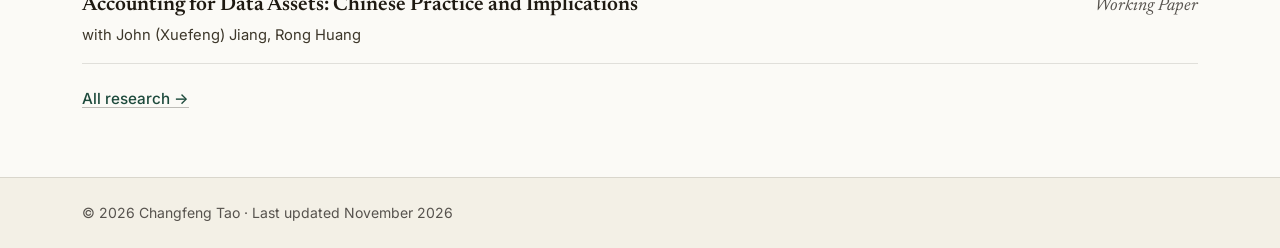
==== commit bf89801d: "Add the data assets working paper" ====
--- a/index.html
+++ b/index.html
@@ -51,8 +51,8 @@
         <li><span class="en">Cost Stickiness</span><span class="zh">成本粘性</span></li>
       </ul>
       <div class="hero__bio">
-        <p class="en">I am a PhD candidate in Accounting at the <a href="https://www.fdsm.fudan.edu.cn/en/">School of Management, Fudan University</a>, advised by <a href="https://www.fdsm.fudan.edu.cn/AboutUs/preview.html?uid=012123"><strong>Prof. Rong Huang</strong></a>. From September 2025 to August 2026, I was a visiting PhD student at the <a href="https://damore-mckim.northeastern.edu/">D'Amore-McKim School of Business, Northeastern University</a>, hosted by <a href="https://damore-mckim.northeastern.edu/people/xiaotao-kelvin-liu/"><strong>Prof. Xiaotao (Kelvin) Liu</strong></a>. My research interests include data assets, artificial intelligence, information disclosure, and cost stickiness. My current work studies how firms account for data assets, how AI shapes corporate disclosure and accounting comparability, and how regulators respond to AI-related disclosure through comment letters.</p>
-        <p class="zh">我是<a href="https://www.fdsm.fudan.edu.cn/">复旦大学管理学院</a>会计学硕博连读博士生，导师为<a href="https://www.fdsm.fudan.edu.cn/AboutUs/preview.html?uid=012123"><strong>黄蓉教授</strong></a>。2025 年 9 月至 2026 年 8 月，我在<a href="https://damore-mckim.northeastern.edu/">美国东北大学达摩尔·麦金商学院</a>联合培养，导师为 <a href="https://damore-mckim.northeastern.edu/people/xiaotao-kelvin-liu/"><strong>Xiaotao (Kelvin) Liu 教授</strong></a>。我的研究兴趣包括数据资产、人工智能、信息披露与成本粘性，目前关注企业如何对数据资产进行会计处理，人工智能如何影响企业披露与会计信息可比性，以及监管机构如何通过交易所问询函回应人工智能信息披露。</p>
+        <p class="en">I am a PhD candidate in Accounting at the <a href="https://www.fdsm.fudan.edu.cn/en/">School of Management, Fudan University</a>, advised by <a href="https://www.fdsm.fudan.edu.cn/fdrs/teacher/Rong%20Huang_CV_recent_website.pdf"><strong>Prof. Rong Huang</strong></a>. From September 2025 to August 2026, I was a visiting PhD student at the <a href="https://damore-mckim.northeastern.edu/">D'Amore-McKim School of Business, Northeastern University</a>, hosted by <a href="https://damore-mckim.northeastern.edu/people/xiaotao-kelvin-liu/"><strong>Prof. Xiaotao (Kelvin) Liu</strong></a>. My research interests include data assets, artificial intelligence, information disclosure, and cost stickiness. My current work studies how firms account for data assets, how AI shapes corporate disclosure and accounting comparability, and how regulators respond to AI-related disclosure through comment letters.</p>
+        <p class="zh">我是<a href="https://www.fdsm.fudan.edu.cn/">复旦大学管理学院</a>会计学硕博连读博士生，导师为<a href="https://www.fdsm.fudan.edu.cn/fdrs/teacher/Rong%20Huang_CV_recent_website.pdf"><strong>黄蓉教授</strong></a>。2025 年 9 月至 2026 年 8 月，我在<a href="https://damore-mckim.northeastern.edu/">美国东北大学达摩尔·麦金商学院</a>联合培养，导师为 <a href="https://damore-mckim.northeastern.edu/people/xiaotao-kelvin-liu/"><strong>Xiaotao (Kelvin) Liu 教授</strong></a>。我的研究兴趣包括数据资产、人工智能、信息披露与成本粘性，目前关注企业如何对数据资产进行会计处理，人工智能如何影响企业披露与会计信息可比性，以及监管机构如何通过交易所问询函回应人工智能信息披露。</p>
         <p class="job-market en">I am on the <strong>2026–2027 academic job market</strong> for faculty positions in Accounting.</p>
         <p class="job-market zh">我正在参加 <strong>2026–2027 年度的高校教职求职</strong>（会计学方向）。</p>
       </div>
@@ -77,7 +77,7 @@
     <div class="entry">
       <div class="entry__main">
         <p class="entry__title"><a href="research.html#smpp">AI implementation and corporate ESG performance: evidence from SMPP adoption</a></p>
-        <p class="entry__meta"><span class="en">with Min Zheng, Rong Huang · <strong>First author · Asia-Pacific Journal of Accounting &amp; Economics</strong></span><span class="zh">Changfeng Tao, Min Zheng, Rong Huang · <strong>第一作者 · Asia-Pacific Journal of Accounting &amp; Economics</strong></span></p>
+        <p class="entry__meta"><span class="en">with Min Zheng, Rong Huang · <strong>First author · Asia-Pacific Journal of Accounting &amp; Economics</strong></span><span class="zh"><strong>Changfeng Tao</strong>, Min Zheng, Rong Huang · <strong>Asia-Pacific Journal of Accounting &amp; Economics</strong></span></p>
       </div>
       <p class="entry__date">2025</p>
     </div>
@@ -126,6 +126,14 @@
       <p class="entry__date"><span class="en">Working Paper</span><span class="zh">工作论文</span></p>
     </div>
 
+    <div class="entry">
+      <div class="entry__main">
+        <p class="entry__title"><a href="research.html#data-assets-china">Accounting for Data Assets: Chinese Practice and Implications</a></p>
+        <p class="entry__meta"><span class="en">with John (Xuefeng) Jiang, Rong Huang</span><span class="zh">John (Xuefeng) Jiang, Rong Huang, Changfeng Tao</span></p>
+      </div>
+      <p class="entry__date"><span class="en">Working Paper</span><span class="zh">工作论文</span></p>
+    </div>
+
     <p class="more"><a href="research.html"><span class="en">All research →</span><span class="zh">查看全部研究 →</span></a></p>
   </section>
 
--- a/assets/site.css
+++ b/assets/site.css
@@ -436,6 +436,7 @@
   line-height: 1.5;
 }
 .paper__authors { color: var(--ink-mid); font-size: .88rem; line-height: 1.5; }
+.paper__authors strong { color: var(--ink); font-weight: 600; }
 .paper__status {
   display: flex;
   flex-wrap: wrap;
@@ -531,6 +532,48 @@
 }
 .data-table dt { color: var(--ink-soft); }
 .data-table dd { margin: 0; min-width: 0; }
+
+/* Five tiles in one row; on phones two per row, with the last one spanning the row. */
+.data-stats {
+  display: grid;
+  grid-template-columns: repeat(5, minmax(0, 1fr));
+  gap: .55rem;
+  margin: 0;
+  padding: 0;
+  list-style: none;
+}
+@media (max-width: 640px) {
+  .data-stats { grid-template-columns: repeat(2, minmax(0, 1fr)); }
+  .data-stats li:last-child { grid-column: 1 / -1; }
+}
+.data-stats li {
+  min-width: 0;
+  padding: .65rem .7rem;
+  border: 1px solid var(--rule);
+  border-radius: 10px;
+  background: var(--paper);
+}
+.data-stats strong {
+  display: block;
+  color: var(--ledger);
+  font-family: var(--serif);
+  font-size: 1.3rem;
+  font-weight: 600;
+  line-height: 1.15;
+  font-variant-numeric: tabular-nums;
+}
+.data-stats span { display: block; margin-top: .2rem; color: var(--ink-soft); font-size: .78rem; line-height: 1.35; }
+
+.section-text { margin: 0 0 1.2rem; color: var(--ink-mid); font-size: .95rem; line-height: 1.72; }
+
+.data-figure { margin: 0; }
+.data-figure img {
+  width: 100%;
+  border: 1px solid var(--rule-strong);
+  border-radius: 10px;
+  background: #FFFFFF;
+}
+.data-figure figcaption { margin-top: .55rem; color: var(--ink-soft); font-size: .8rem; line-height: 1.5; }
 
 /* Footer */
 .footer {
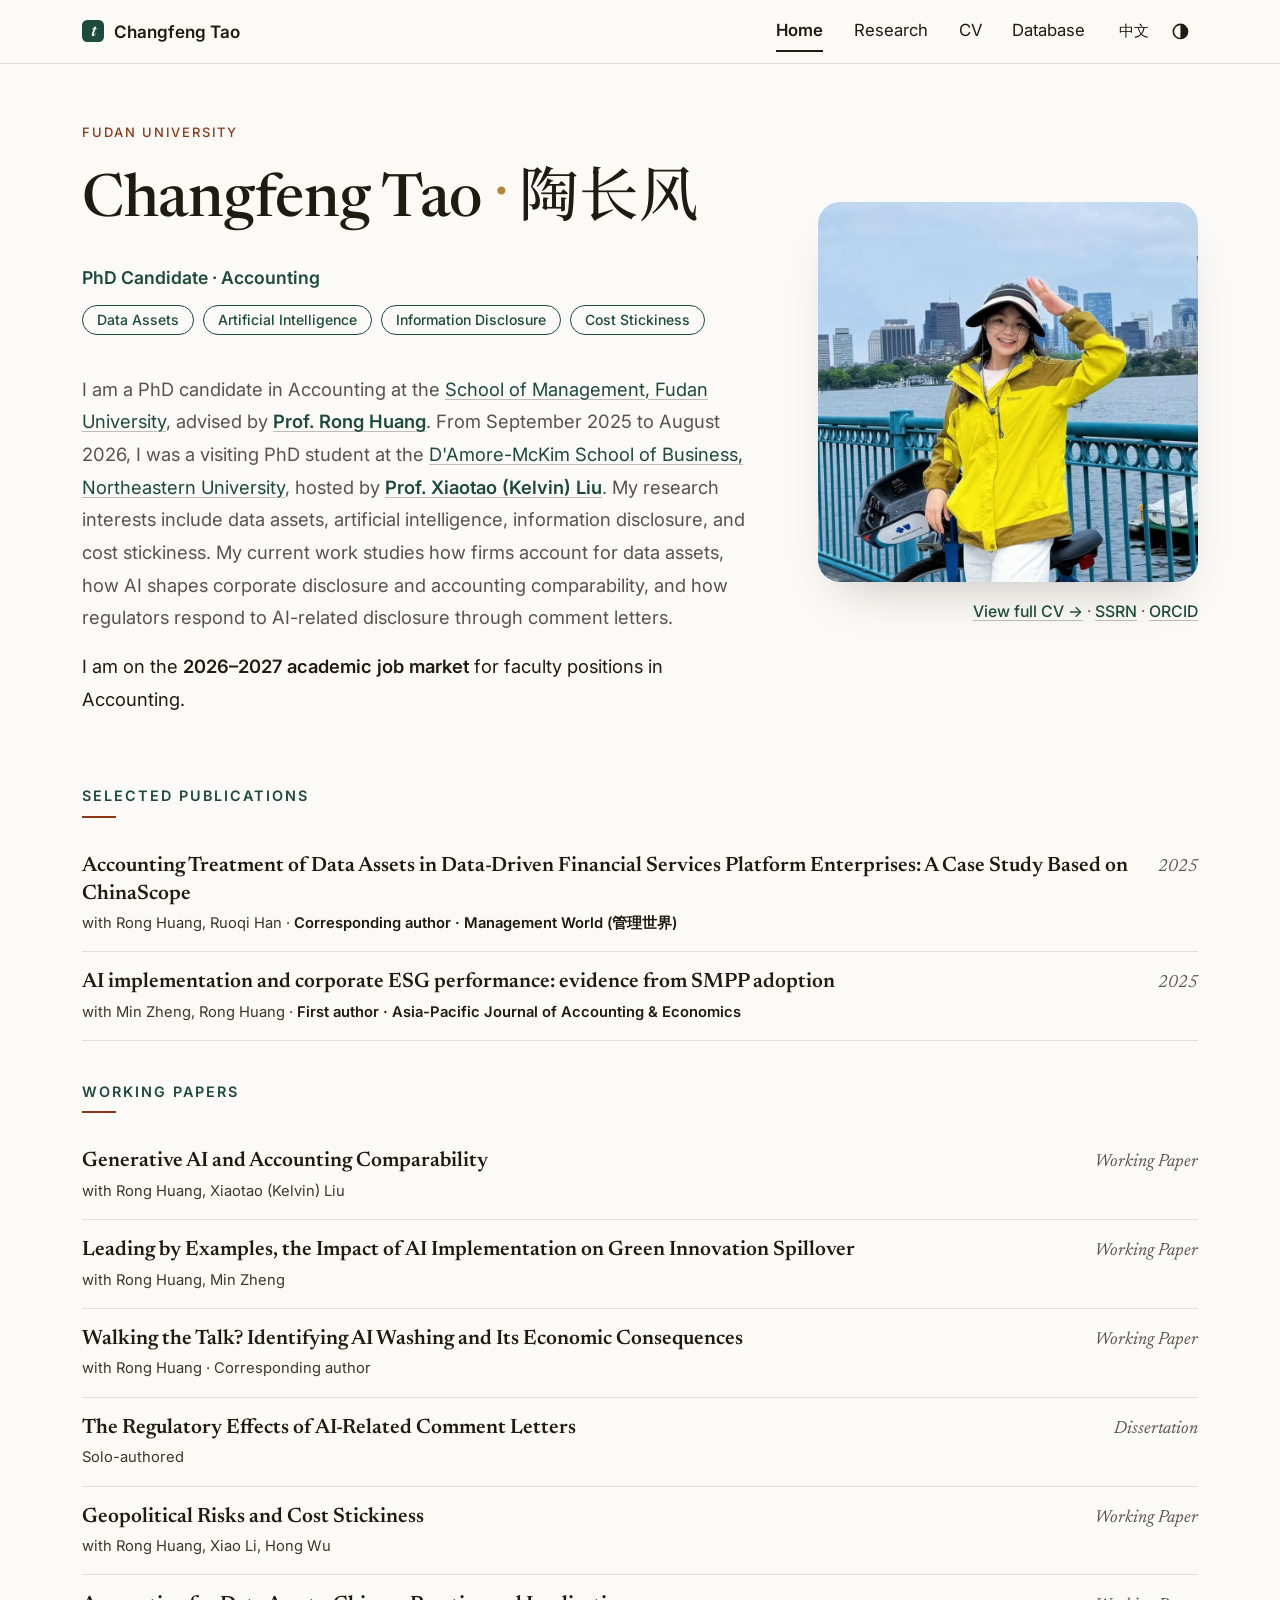
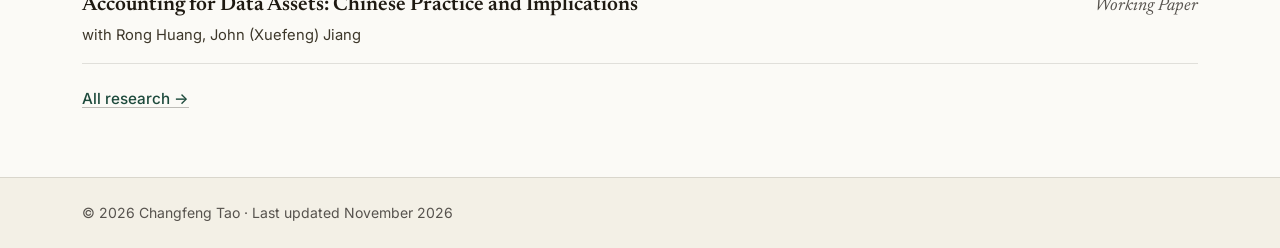
==== commit 868b5fb9: "List data assets paper authors alphabetically" ====
--- a/index.html
+++ b/index.html
@@ -129,7 +129,7 @@
     <div class="entry">
       <div class="entry__main">
         <p class="entry__title"><a href="research.html#data-assets-china">Accounting for Data Assets: Chinese Practice and Implications</a></p>
-        <p class="entry__meta"><span class="en">with John (Xuefeng) Jiang, Rong Huang</span><span class="zh">John (Xuefeng) Jiang, Rong Huang, Changfeng Tao</span></p>
+        <p class="entry__meta"><span class="en">with Rong Huang, John (Xuefeng) Jiang</span><span class="zh">Rong Huang, John (Xuefeng) Jiang, Changfeng Tao</span></p>
       </div>
       <p class="entry__date"><span class="en">Working Paper</span><span class="zh">工作论文</span></p>
     </div>
